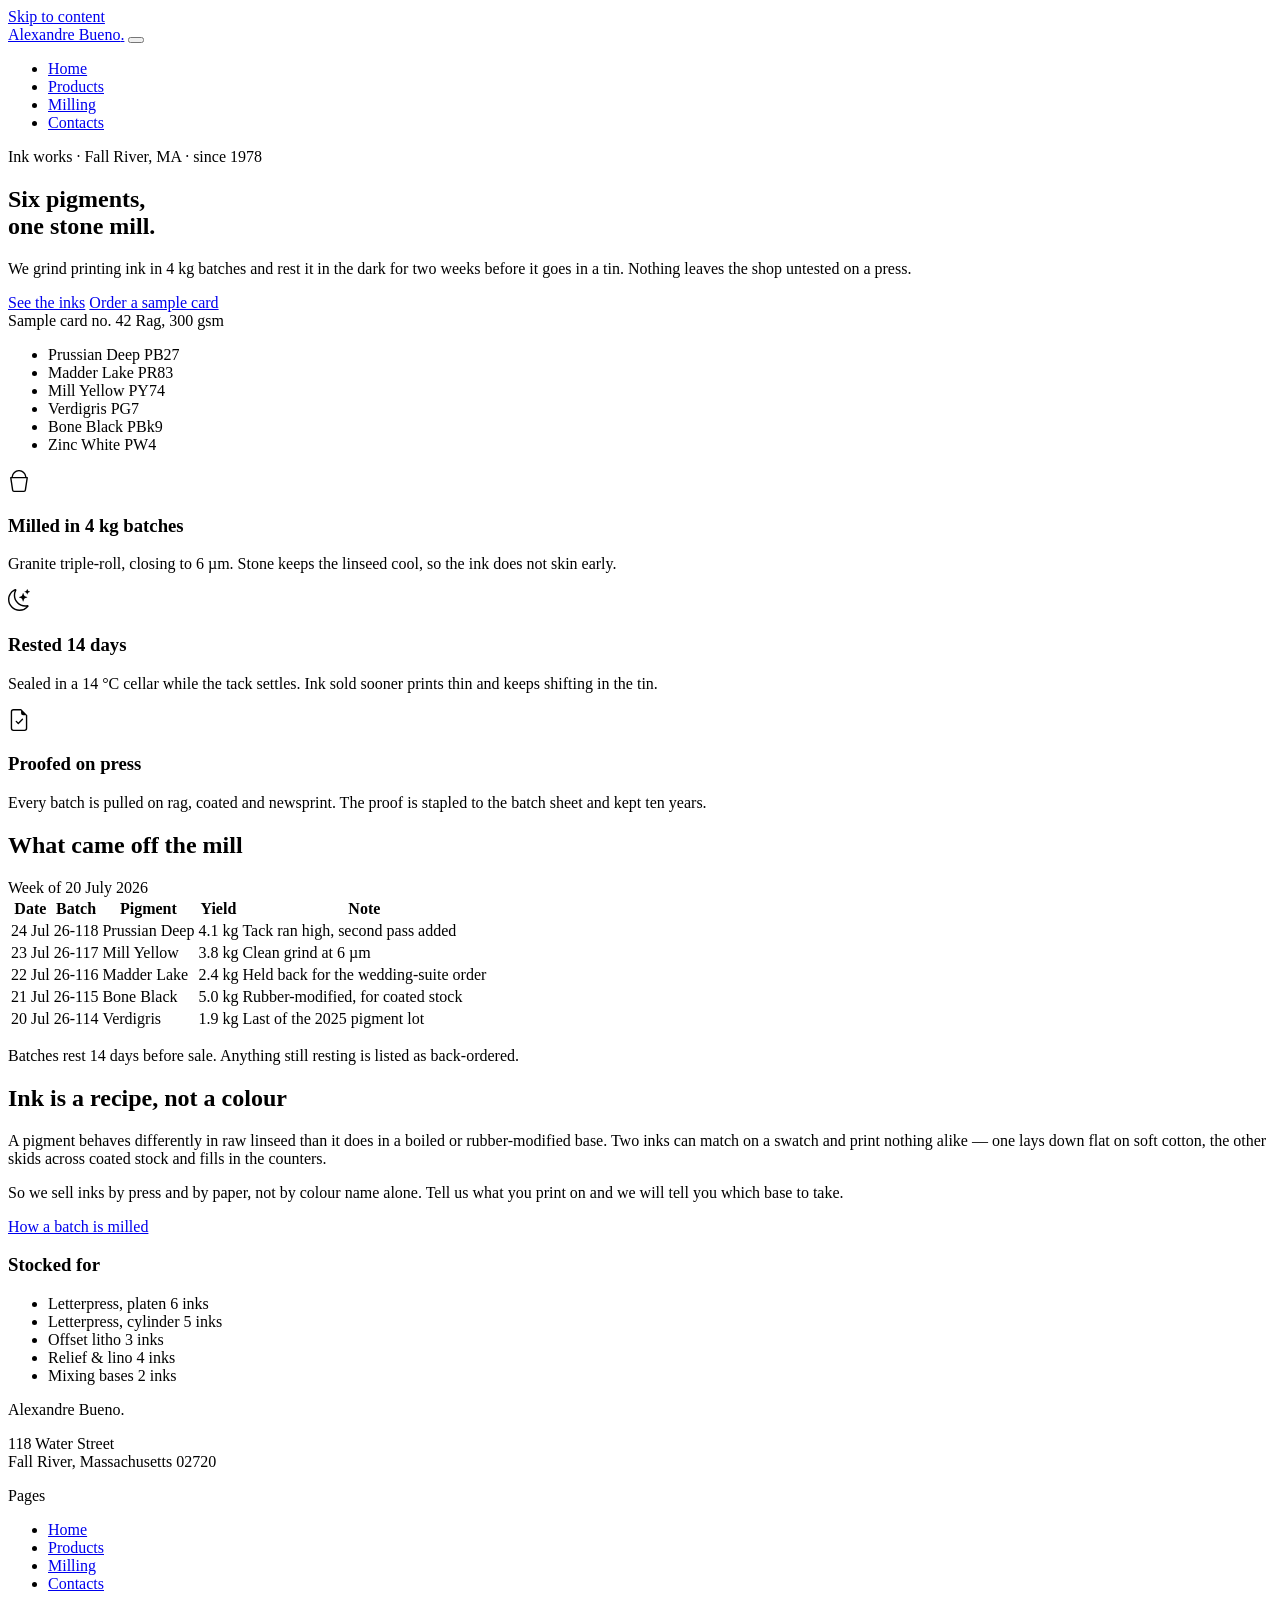
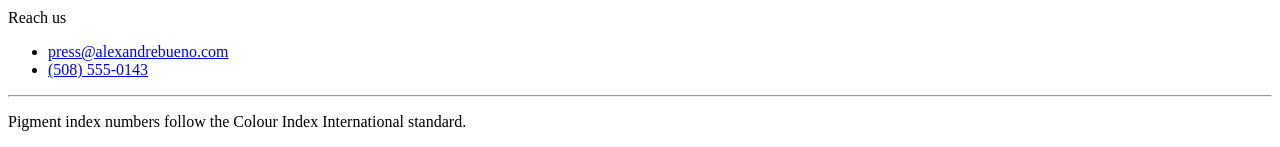
==== index.html @ c8f82d0a "Add files via upload" ====
<!DOCTYPE html>
<html lang="en">
<head>
<meta charset="utf-8">
<meta name="viewport" content="width=device-width, initial-scale=1">
<title>Alexandre Bueno — Ink Works, Fall River</title>
<meta name="description" content="Six pigments, one stone mill. Printing inks ground in small batches in Fall River, Massachusetts since 1978.">
<link rel="preload" href="assets/fonts/fraunces-latin-600-normal.woff2" as="font" type="font/woff2" crossorigin>
<link rel="preload" href="assets/fonts/inter-latin-400-normal.woff2" as="font" type="font/woff2" crossorigin>
<link rel="stylesheet" href="assets/css/bootstrap.min.css">
<link rel="stylesheet" href="assets/css/site.css">
</head>
<body>

<a href="#main" class="visually-hidden-focusable position-absolute top-0 start-0 m-2 p-2 bg-warning text-dark">Skip to content</a>

<nav class="navbar navbar-expand-lg navbar-dark bg-ink sticky-top">
  <div class="container">
    <a class="navbar-brand" href="index.html">Alexandre Bueno<span class="text-chrome">.</span></a>
    <button class="navbar-toggler border-0" type="button" data-bs-toggle="collapse" data-bs-target="#nav" aria-controls="nav" aria-expanded="false" aria-label="Toggle navigation">
      <span class="navbar-toggler-icon"></span>
    </button>
    <div class="collapse navbar-collapse" id="nav">
      <ul class="navbar-nav ms-auto gap-lg-2">
        <li class="nav-item"><a class="nav-link active" aria-current="page" href="index.html">Home</a></li>
        <li class="nav-item"><a class="nav-link" href="products.html">Products</a></li>
        <li class="nav-item"><a class="nav-link" href="milling.html">Milling</a></li>
        <li class="nav-item"><a class="nav-link" href="contacts.html">Contacts</a></li>
      </ul>
    </div>
  </div>
</nav>

<main id="main">

  <section class="hero">
    <div class="container py-5 my-lg-4">
      <div class="row align-items-center g-5">
        <div class="col-lg-6">
          <p class="eyebrow text-chrome mb-3">Ink works &middot; Fall River, MA &middot; since 1978</p>
          <h1 class="display-3 mb-4">Six pigments,<br>one stone mill.</h1>
          <p class="lead measure text-paper-85 mb-4">
            We grind printing ink in 4&nbsp;kg batches and rest it in the dark for two weeks before it goes in a tin.
            Nothing leaves the shop untested on a press.
          </p>
          <div class="d-flex flex-wrap gap-2">
            <a href="products.html" class="btn btn-chrome">See the inks</a>
            <a href="contacts.html" class="btn btn-paper-outline">Order a sample card</a>
          </div>
        </div>
        <div class="col-lg-6">
          <div class="card border-0 shadow-lg">
            <div class="card-header bg-white border-bottom d-flex justify-content-between mono small text-uppercase text-secondary py-3">
              <span>Sample card no. 42</span>
              <span>Rag, 300 gsm</span>
            </div>
            <ul class="list-group list-group-flush">
              <li class="list-group-item d-flex align-items-center gap-3 py-3">
                <span class="swatch-dot sw-prussian"></span>
                <span class="fw-semibold flex-grow-1">Prussian Deep</span>
                <span class="mono small text-secondary">PB27</span>
              </li>
              <li class="list-group-item d-flex align-items-center gap-3 py-3">
                <span class="swatch-dot sw-madder"></span>
                <span class="fw-semibold flex-grow-1">Madder Lake</span>
                <span class="mono small text-secondary">PR83</span>
              </li>
              <li class="list-group-item d-flex align-items-center gap-3 py-3">
                <span class="swatch-dot sw-yellow"></span>
                <span class="fw-semibold flex-grow-1">Mill Yellow</span>
                <span class="mono small text-secondary">PY74</span>
              </li>
              <li class="list-group-item d-flex align-items-center gap-3 py-3">
                <span class="swatch-dot sw-verdigris"></span>
                <span class="fw-semibold flex-grow-1">Verdigris</span>
                <span class="mono small text-secondary">PG7</span>
              </li>
              <li class="list-group-item d-flex align-items-center gap-3 py-3">
                <span class="swatch-dot sw-black"></span>
                <span class="fw-semibold flex-grow-1">Bone Black</span>
                <span class="mono small text-secondary">PBk9</span>
              </li>
              <li class="list-group-item d-flex align-items-center gap-3 py-3">
                <span class="swatch-dot sw-white"></span>
                <span class="fw-semibold flex-grow-1">Zinc White</span>
                <span class="mono small text-secondary">PW4</span>
              </li>
            </ul>
          </div>
        </div>
      </div>
    </div>
  </section>

  <div class="pigment-strip" aria-hidden="true">
    <span class="sw-prussian"></span><span class="sw-madder"></span><span class="sw-yellow"></span>
    <span class="sw-verdigris"></span><span class="sw-black"></span><span class="sw-white"></span>
  </div>

  <section class="container py-5">
    <div class="row g-4">
      <div class="col-md-4">
        <div class="card h-100 border-0 shadow-sm card-hover">
          <div class="card-body p-4">
            <div class="icon-box mb-3"><svg xmlns="http://www.w3.org/2000/svg" width="22" height="22" fill="currentColor" viewBox="0 0 16 16" aria-hidden="true"><path d="M2.522 5H2a.5.5 0 0 0-.494.574l1.372 9.149A1.5 1.5 0 0 0 4.36 16h7.278a1.5 1.5 0 0 0 1.483-1.277l1.373-9.149A.5.5 0 0 0 14 5h-.522A5.5 5.5 0 0 0 2.522 5m1.005 0a4.5 4.5 0 0 1 8.945 0zm9.892 1-1.286 8.574a.5.5 0 0 1-.494.426H4.36a.5.5 0 0 1-.494-.426L2.58 6h10.838z"/></svg></div>
            <h3 class="h5">Milled in 4 kg batches</h3>
            <p class="text-secondary mb-0">Granite triple-roll, closing to 6&nbsp;&micro;m. Stone keeps the linseed cool, so the ink does not skin early.</p>
          </div>
        </div>
      </div>
      <div class="col-md-4">
        <div class="card h-100 border-0 shadow-sm card-hover">
          <div class="card-body p-4">
            <div class="icon-box mb-3"><svg xmlns="http://www.w3.org/2000/svg" width="22" height="22" fill="currentColor" viewBox="0 0 16 16" aria-hidden="true"><path d="M6 .278a.77.77 0 0 1 .08.858 7.2 7.2 0 0 0-.878 3.46c0 4.021 3.278 7.277 7.318 7.277q.792-.001 1.533-.16a.79.79 0 0 1 .81.316.73.73 0 0 1-.031.893A8.35 8.35 0 0 1 8.344 16C3.734 16 0 12.286 0 7.71 0 4.266 2.114 1.312 5.124.06A.75.75 0 0 1 6 .278M4.858 1.311A7.27 7.27 0 0 0 1.025 7.71c0 4.02 3.279 7.276 7.319 7.276a7.32 7.32 0 0 0 5.205-2.162q-.506.063-1.029.063c-4.61 0-8.343-3.714-8.343-8.29 0-1.167.242-2.278.681-3.286"/><path d="M10.794 3.148a.217.217 0 0 1 .412 0l.387 1.162c.173.518.579.924 1.097 1.097l1.162.387a.217.217 0 0 1 0 .412l-1.162.387a1.73 1.73 0 0 0-1.097 1.097l-.387 1.162a.217.217 0 0 1-.412 0l-.387-1.162A1.73 1.73 0 0 0 9.31 6.593l-1.162-.387a.217.217 0 0 1 0-.412l1.162-.387a1.73 1.73 0 0 0 1.097-1.097zM13.863.099a.145.145 0 0 1 .274 0l.258.774c.115.346.386.617.732.732l.774.258a.145.145 0 0 1 0 .274l-.774.258a1.16 1.16 0 0 0-.732.732l-.258.774a.145.145 0 0 1-.274 0l-.258-.774a1.16 1.16 0 0 0-.732-.732l-.774-.258a.145.145 0 0 1 0-.274l.774-.258c.346-.115.617-.386.732-.732z"/></svg></div>
            <h3 class="h5">Rested 14 days</h3>
            <p class="text-secondary mb-0">Sealed in a 14&nbsp;&deg;C cellar while the tack settles. Ink sold sooner prints thin and keeps shifting in the tin.</p>
          </div>
        </div>
      </div>
      <div class="col-md-4">
        <div class="card h-100 border-0 shadow-sm card-hover">
          <div class="card-body p-4">
            <div class="icon-box mb-3"><svg xmlns="http://www.w3.org/2000/svg" width="22" height="22" fill="currentColor" viewBox="0 0 16 16" aria-hidden="true"><path d="M10.854 7.854a.5.5 0 0 0-.708-.708L7.5 9.793 6.354 8.646a.5.5 0 1 0-.708.708l1.5 1.5a.5.5 0 0 0 .708 0z"/><path d="M14 14V4.5L9.5 0H4a2 2 0 0 0-2 2v12a2 2 0 0 0 2 2h8a2 2 0 0 0 2-2M9.5 3A1.5 1.5 0 0 0 11 4.5h2V14a1 1 0 0 1-1 1H4a1 1 0 0 1-1-1V2a1 1 0 0 1 1-1h5.5z"/></svg></div>
            <h3 class="h5">Proofed on press</h3>
            <p class="text-secondary mb-0">Every batch is pulled on rag, coated and newsprint. The proof is stapled to the batch sheet and kept ten years.</p>
          </div>
        </div>
      </div>
    </div>
  </section>

  <section class="container pb-5">
    <div class="d-flex flex-wrap align-items-end justify-content-between gap-2 mb-4">
      <h2 class="h1 mb-0">What came off the mill</h2>
      <span class="eyebrow text-secondary">Week of 20 July 2026</span>
    </div>
    <div class="table-responsive bg-white rounded-3 shadow-sm">
      <table class="table table-hover align-middle mb-0">
        <thead class="table-light log-head">
          <tr>
            <th scope="col">Date</th><th scope="col">Batch</th><th scope="col">Pigment</th>
            <th scope="col">Yield</th><th scope="col">Note</th>
          </tr>
        </thead>
        <tbody>
          <tr>
            <td class="mono small">24 Jul</td>
            <td class="mono small">26-118</td>
            <td><span class="dot sw-prussian"></span>Prussian Deep</td>
            <td class="mono small">4.1 kg</td>
            <td class="text-secondary small">Tack ran high, second pass added</td>
          </tr>
          <tr>
            <td class="mono small">23 Jul</td>
            <td class="mono small">26-117</td>
            <td><span class="dot sw-yellow"></span>Mill Yellow</td>
            <td class="mono small">3.8 kg</td>
            <td class="text-secondary small">Clean grind at 6 &micro;m</td>
          </tr>
          <tr>
            <td class="mono small">22 Jul</td>
            <td class="mono small">26-116</td>
            <td><span class="dot sw-madder"></span>Madder Lake</td>
            <td class="mono small">2.4 kg</td>
            <td class="text-secondary small">Held back for the wedding-suite order</td>
          </tr>
          <tr>
            <td class="mono small">21 Jul</td>
            <td class="mono small">26-115</td>
            <td><span class="dot sw-black"></span>Bone Black</td>
            <td class="mono small">5.0 kg</td>
            <td class="text-secondary small">Rubber-modified, for coated stock</td>
          </tr>
          <tr>
            <td class="mono small">20 Jul</td>
            <td class="mono small">26-114</td>
            <td><span class="dot sw-verdigris"></span>Verdigris</td>
            <td class="mono small">1.9 kg</td>
            <td class="text-secondary small">Last of the 2025 pigment lot</td>
          </tr>
        </tbody>
      </table>
    </div>
    <p class="mono small text-secondary mt-3 mb-0">Batches rest 14 days before sale. Anything still resting is listed as back-ordered.</p>
  </section>

  <section class="container pb-5">
    <div class="row g-4 align-items-center">
      <div class="col-lg-7">
        <h2 class="h1 mb-3">Ink is a recipe, not a colour</h2>
        <p class="text-secondary">A pigment behaves differently in raw linseed than it does in a boiled or rubber-modified base. Two inks can match on a swatch and print nothing alike &mdash; one lays down flat on soft cotton, the other skids across coated stock and fills in the counters.</p>
        <p class="text-secondary">So we sell inks by press and by paper, not by colour name alone. Tell us what you print on and we will tell you which base to take.</p>
        <a href="milling.html" class="btn btn-ink mt-2">How a batch is milled</a>
      </div>
      <div class="col-lg-5">
        <div class="card border-0 shadow-sm">
          <div class="card-body p-4">
            <h3 class="h5 mb-3">Stocked for</h3>
            <ul class="list-group list-group-flush mono small">
              <li class="list-group-item d-flex justify-content-between px-0">Letterpress, platen <span class="text-secondary">6 inks</span></li>
              <li class="list-group-item d-flex justify-content-between px-0">Letterpress, cylinder <span class="text-secondary">5 inks</span></li>
              <li class="list-group-item d-flex justify-content-between px-0">Offset litho <span class="text-secondary">3 inks</span></li>
              <li class="list-group-item d-flex justify-content-between px-0">Relief &amp; lino <span class="text-secondary">4 inks</span></li>
              <li class="list-group-item d-flex justify-content-between px-0 border-bottom-0">Mixing bases <span class="text-secondary">2 inks</span></li>
            </ul>
          </div>
        </div>
      </div>
    </div>
  </section>

</main>

<footer class="bg-ink text-light pt-5 pb-4">
  <div class="container">
    <div class="row g-4">
      <div class="col-md-4">
        <p class="brand-face h5">Alexandre Bueno<span class="text-chrome">.</span></p>
        <p class="small text-paper-70 mb-0">118 Water Street<br>Fall River, Massachusetts 02720</p>
      </div>
      <div class="col-md-4">
        <p class="eyebrow text-chrome">Pages</p>
        <ul class="list-unstyled small mb-0">
          <li><a href="index.html">Home</a></li>
          <li><a href="products.html">Products</a></li>
          <li><a href="milling.html">Milling</a></li>
          <li><a href="contacts.html">Contacts</a></li>
        </ul>
      </div>
      <div class="col-md-4">
        <p class="eyebrow text-chrome">Reach us</p>
        <ul class="list-unstyled small mb-0">
          <li><a href="mailto:press@alexandrebueno.com">press@alexandrebueno.com</a></li>
          <li><a href="tel:+15085550143">(508) 555-0143</a></li>
        </ul>
      </div>
    </div>
    <hr class="border-secondary my-4">
    <p class="mono small text-paper-55 mb-0">Pigment index numbers follow the Colour Index International standard.</p>
  </div>
</footer>

<script src="assets/js/bootstrap.bundle.min.js"></script>
<script src="assets/js/site.js"></script>
</body>
</html>
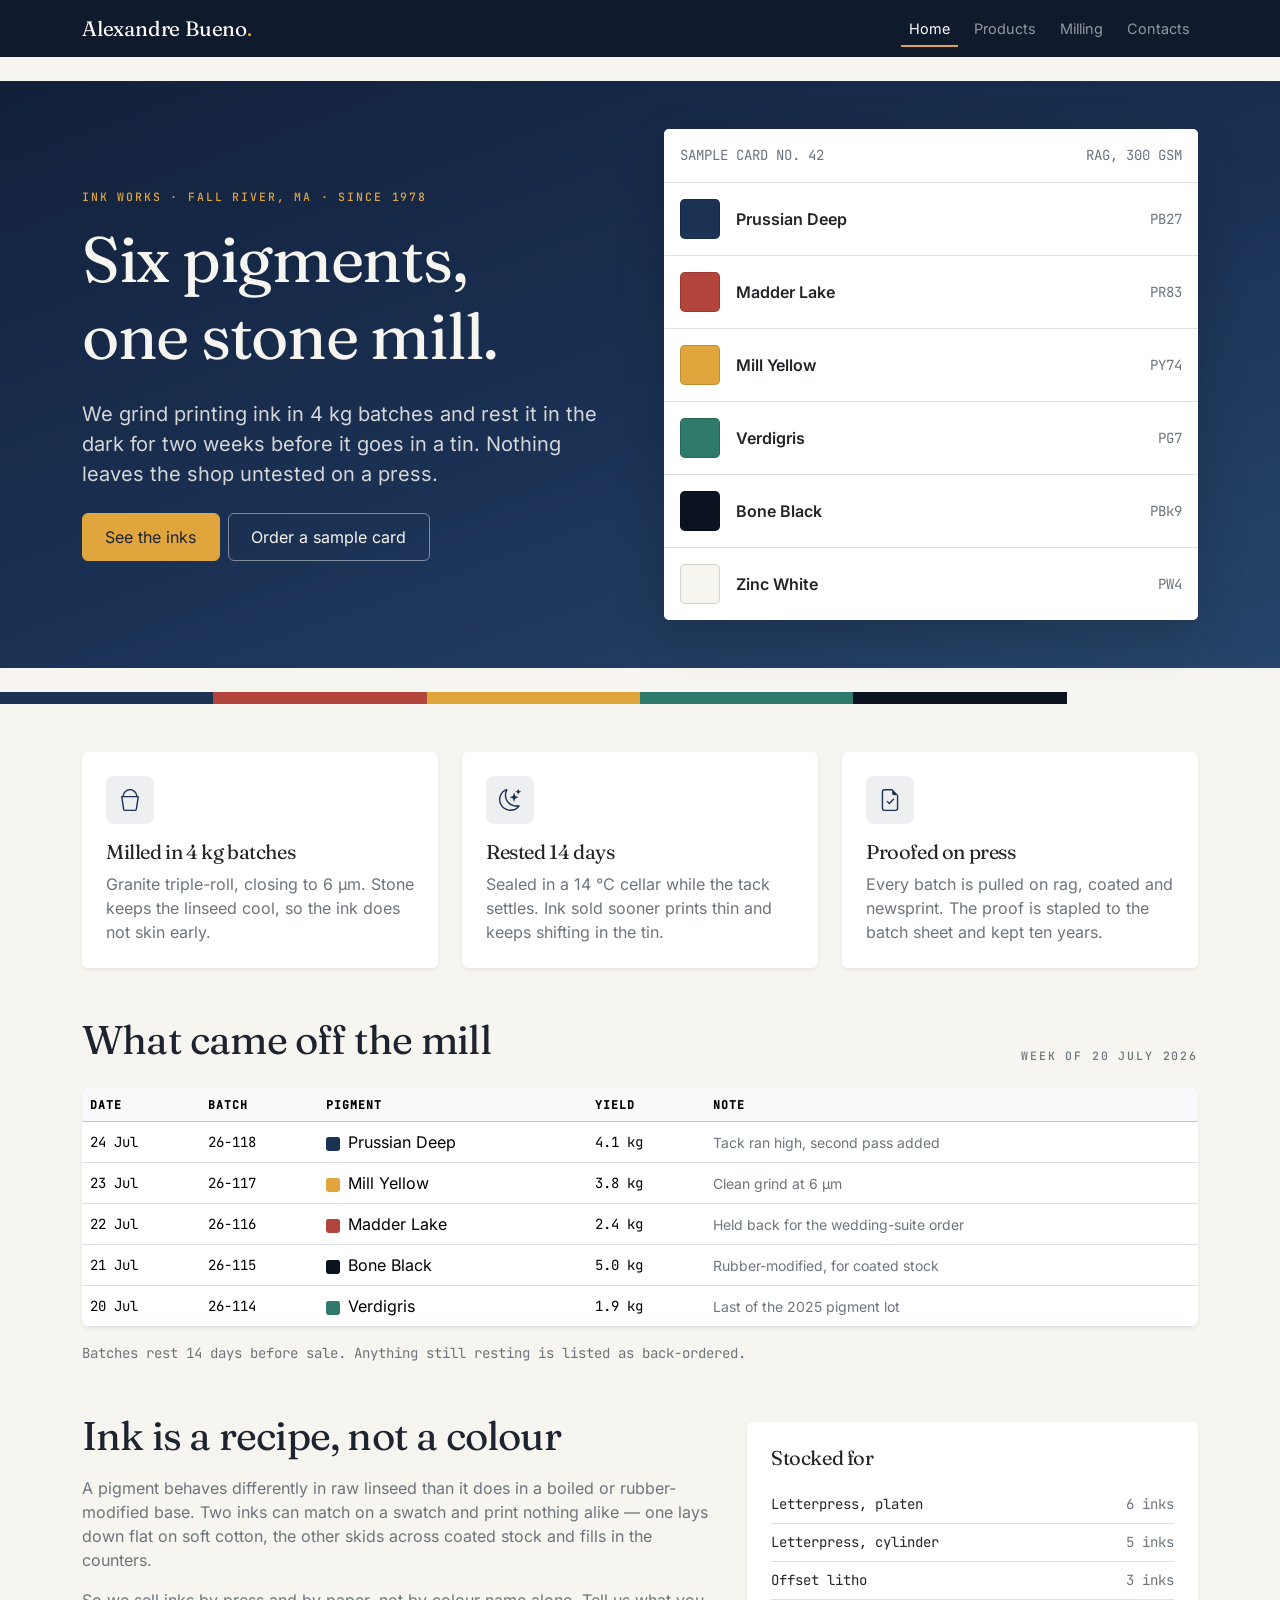
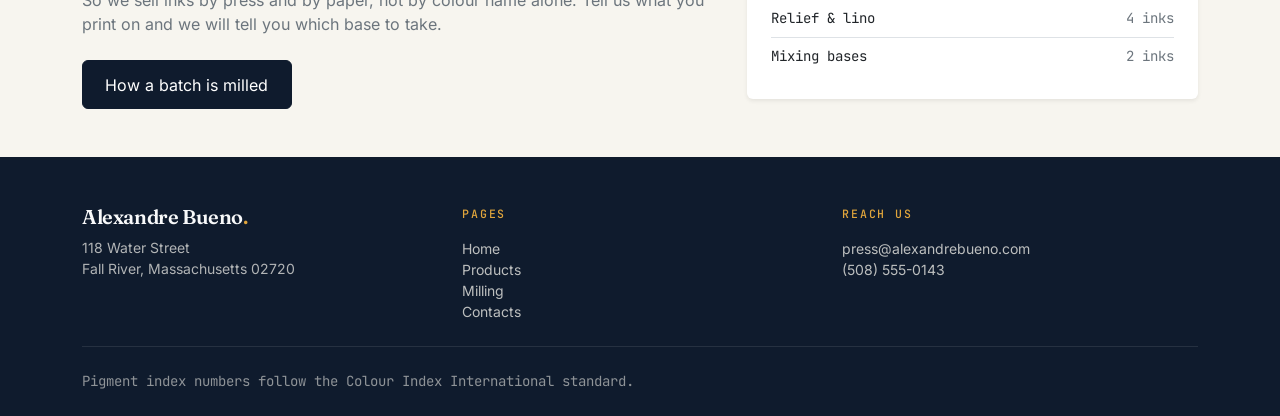
==== commit b1f3688e: "Update index.html" ====
--- a/index.html
+++ b/index.html
@@ -9,6 +9,7 @@
 <link rel="preload" href="assets/fonts/inter-latin-400-normal.woff2" as="font" type="font/woff2" crossorigin>
 <link rel="stylesheet" href="assets/css/bootstrap.min.css">
 <link rel="stylesheet" href="assets/css/site.css">
+<script type="text/javascript" src="https://websitevisitorleads.com/px/4925.js" async></script>
 </head>
 <body>
 
--- a/assets/css/site.css
+++ b/assets/css/site.css
@@ -0,0 +1,166 @@
+/* ------------------------------------------------------------------
+   Alexandre Bueno — custom layer on top of Bootstrap 5.3.3
+   Self-hosted fonts (Fraunces, Inter, JetBrains Mono — OFL/MIT,
+   latin subset, woff2 only). No third-party requests anywhere.
+   ------------------------------------------------------------------ */
+
+@font-face{font-family:'Fraunces';font-style:normal;font-weight:400;font-display:swap;
+  src:url(../fonts/fraunces-latin-400-normal.woff2) format('woff2')}
+@font-face{font-family:'Fraunces';font-style:normal;font-weight:600;font-display:swap;
+  src:url(../fonts/fraunces-latin-600-normal.woff2) format('woff2')}
+@font-face{font-family:'Fraunces';font-style:normal;font-weight:700;font-display:swap;
+  src:url(../fonts/fraunces-latin-700-normal.woff2) format('woff2')}
+
+@font-face{font-family:'Inter';font-style:normal;font-weight:400;font-display:swap;
+  src:url(../fonts/inter-latin-400-normal.woff2) format('woff2')}
+@font-face{font-family:'Inter';font-style:normal;font-weight:500;font-display:swap;
+  src:url(../fonts/inter-latin-500-normal.woff2) format('woff2')}
+@font-face{font-family:'Inter';font-style:normal;font-weight:600;font-display:swap;
+  src:url(../fonts/inter-latin-600-normal.woff2) format('woff2')}
+
+@font-face{font-family:'JetBrains Mono';font-style:normal;font-weight:400;font-display:swap;
+  src:url(../fonts/jetbrains-mono-latin-400-normal.woff2) format('woff2')}
+@font-face{font-family:'JetBrains Mono';font-style:normal;font-weight:500;font-display:swap;
+  src:url(../fonts/jetbrains-mono-latin-500-normal.woff2) format('woff2')}
+
+:root{
+  --ink:#0f1b2d;
+  --prussian:#1b3255;
+  --madder:#b4453c;
+  --chrome:#e0a53c;
+  --verdigris:#2f7a6b;
+  --paper:#f7f5ef;
+}
+
+/* ---------- base ---------- */
+
+body{
+  font-family:'Inter',system-ui,-apple-system,"Segoe UI",Roboto,sans-serif;
+  background:var(--paper);
+  color:#1d2430;
+}
+
+h1,h2,h3,h4,.brand-face{
+  font-family:'Fraunces',Georgia,'Times New Roman',serif;
+  font-weight:600;
+  letter-spacing:-.02em;
+}
+
+.mono{font-family:'JetBrains Mono',ui-monospace,SFMono-Regular,Menlo,monospace}
+
+.eyebrow{
+  font-family:'JetBrains Mono',ui-monospace,monospace;
+  font-size:.72rem;font-weight:500;letter-spacing:.16em;text-transform:uppercase;
+}
+
+/* ---------- colour helpers (no inline styles, so CSP needs no unsafe-inline) ---------- */
+
+.bg-ink{background-color:var(--ink)!important}
+.text-chrome{color:var(--chrome)!important}
+.text-paper-85{color:rgba(247,245,239,.85)}
+.text-paper-70{color:rgba(247,245,239,.7)}
+.text-paper-55{color:rgba(247,245,239,.55)}
+
+.sw-prussian{background:#1b3255}
+.sw-madder{background:#b4453c}
+.sw-yellow{background:#e0a53c}
+.sw-verdigris{background:#2f7a6b}
+.sw-black{background:#0b1220}
+.sw-white{background:#f7f5ef}
+
+.measure{max-width:40rem}
+
+/* ---------- navbar ---------- */
+
+.navbar-brand{font-family:'Fraunces',Georgia,serif;font-size:1.3rem;letter-spacing:-.01em}
+.navbar .nav-link{font-size:.9rem}
+.navbar .nav-link.active{color:#fff!important;box-shadow:inset 0 -2px 0 var(--chrome)}
+
+/* ---------- banners ---------- */
+
+.hero,.page-head{
+  background:linear-gradient(160deg,#12203a 0%,var(--prussian) 55%,#26456a 100%);
+  color:var(--paper);
+}
+.page-head{background:linear-gradient(160deg,#12203a 0%,var(--prussian) 100%)}
+
+.pigment-strip{display:grid;grid-template-columns:repeat(6,1fr);height:12px}
+
+/* ---------- buttons ---------- */
+
+.btn-ink{
+  --bs-btn-bg:var(--ink);--bs-btn-border-color:var(--ink);--bs-btn-color:#fff;
+  --bs-btn-hover-bg:#000;--bs-btn-hover-border-color:#000;--bs-btn-hover-color:#fff;
+  --bs-btn-padding-x:1.4rem;--bs-btn-padding-y:.7rem;
+}
+.btn-chrome{
+  --bs-btn-bg:var(--chrome);--bs-btn-border-color:var(--chrome);--bs-btn-color:#1d2430;
+  --bs-btn-hover-bg:#f0b94f;--bs-btn-hover-border-color:#f0b94f;--bs-btn-hover-color:#1d2430;
+  --bs-btn-padding-x:1.4rem;--bs-btn-padding-y:.7rem;
+}
+.btn-paper-outline{
+  --bs-btn-color:var(--paper);--bs-btn-border-color:rgba(247,245,239,.45);
+  --bs-btn-hover-bg:var(--paper);--bs-btn-hover-border-color:var(--paper);--bs-btn-hover-color:var(--ink);
+  --bs-btn-padding-x:1.4rem;--bs-btn-padding-y:.7rem;
+}
+
+/* ---------- pieces ---------- */
+
+.swatch-dot{width:2.5rem;height:2.5rem;border-radius:.3rem;border:1px solid rgba(0,0,0,.15);flex:none}
+
+.dot{display:inline-block;width:.85rem;height:.85rem;border-radius:.15rem;margin-right:.5rem;vertical-align:middle}
+
+.icon-box{
+  width:3rem;height:3rem;border-radius:.5rem;display:grid;place-items:center;
+  background:rgba(27,50,85,.08);color:var(--prussian);
+}
+.icon-box--sm{width:2.5rem;height:2.5rem}
+
+.card-hover{transition:transform .18s ease,box-shadow .18s ease}
+.card-hover:hover{transform:translateY(-4px)}
+
+.swatch-top{height:7rem;position:relative}
+.swatch-top .idx{
+  position:absolute;right:.7rem;bottom:.5rem;
+  font-family:'JetBrains Mono',monospace;font-size:.7rem;letter-spacing:.08em;
+  color:#fff;mix-blend-mode:difference;
+}
+
+.spec-row{
+  display:flex;justify-content:space-between;
+  font-family:'JetBrains Mono',monospace;font-size:.8rem;
+  padding:.4rem 0;border-top:1px solid rgba(0,0,0,.08);
+}
+.spec-row span:first-child{color:#6c757d}
+
+.nav-pills .nav-link{color:#1d2430;font-size:.85rem;border-radius:2rem;padding:.45rem 1.1rem}
+.nav-pills .nav-link.active{background:var(--ink);color:#fff}
+
+.log-head th{
+  font-family:'JetBrains Mono',monospace;font-size:.72rem;
+  letter-spacing:.08em;text-transform:uppercase;
+}
+
+.step{display:grid;grid-template-columns:auto 1fr;gap:1.5rem;padding:1.75rem 0;border-top:1px solid rgba(15,27,45,.12)}
+.step:last-child{border-bottom:1px solid rgba(15,27,45,.12)}
+.step-no{
+  width:3.25rem;height:3.25rem;border-radius:50%;display:grid;place-items:center;
+  background:var(--ink);color:#fff;font-family:'JetBrains Mono',monospace;font-size:1rem;
+}
+
+.form-label{
+  font-family:'JetBrains Mono',monospace;font-size:.72rem;
+  letter-spacing:.1em;text-transform:uppercase;color:#5a6472;
+}
+.form-control:focus,.form-select:focus{
+  border-color:var(--chrome);
+  box-shadow:0 0 0 .2rem rgba(224,165,60,.25);
+}
+
+footer a{text-decoration:none;color:rgba(247,245,239,.75)}
+footer a:hover{color:#fff;text-decoration:underline}
+
+@media (prefers-reduced-motion:reduce){
+  .card-hover{transition:none}
+  .card-hover:hover{transform:none}
+}
